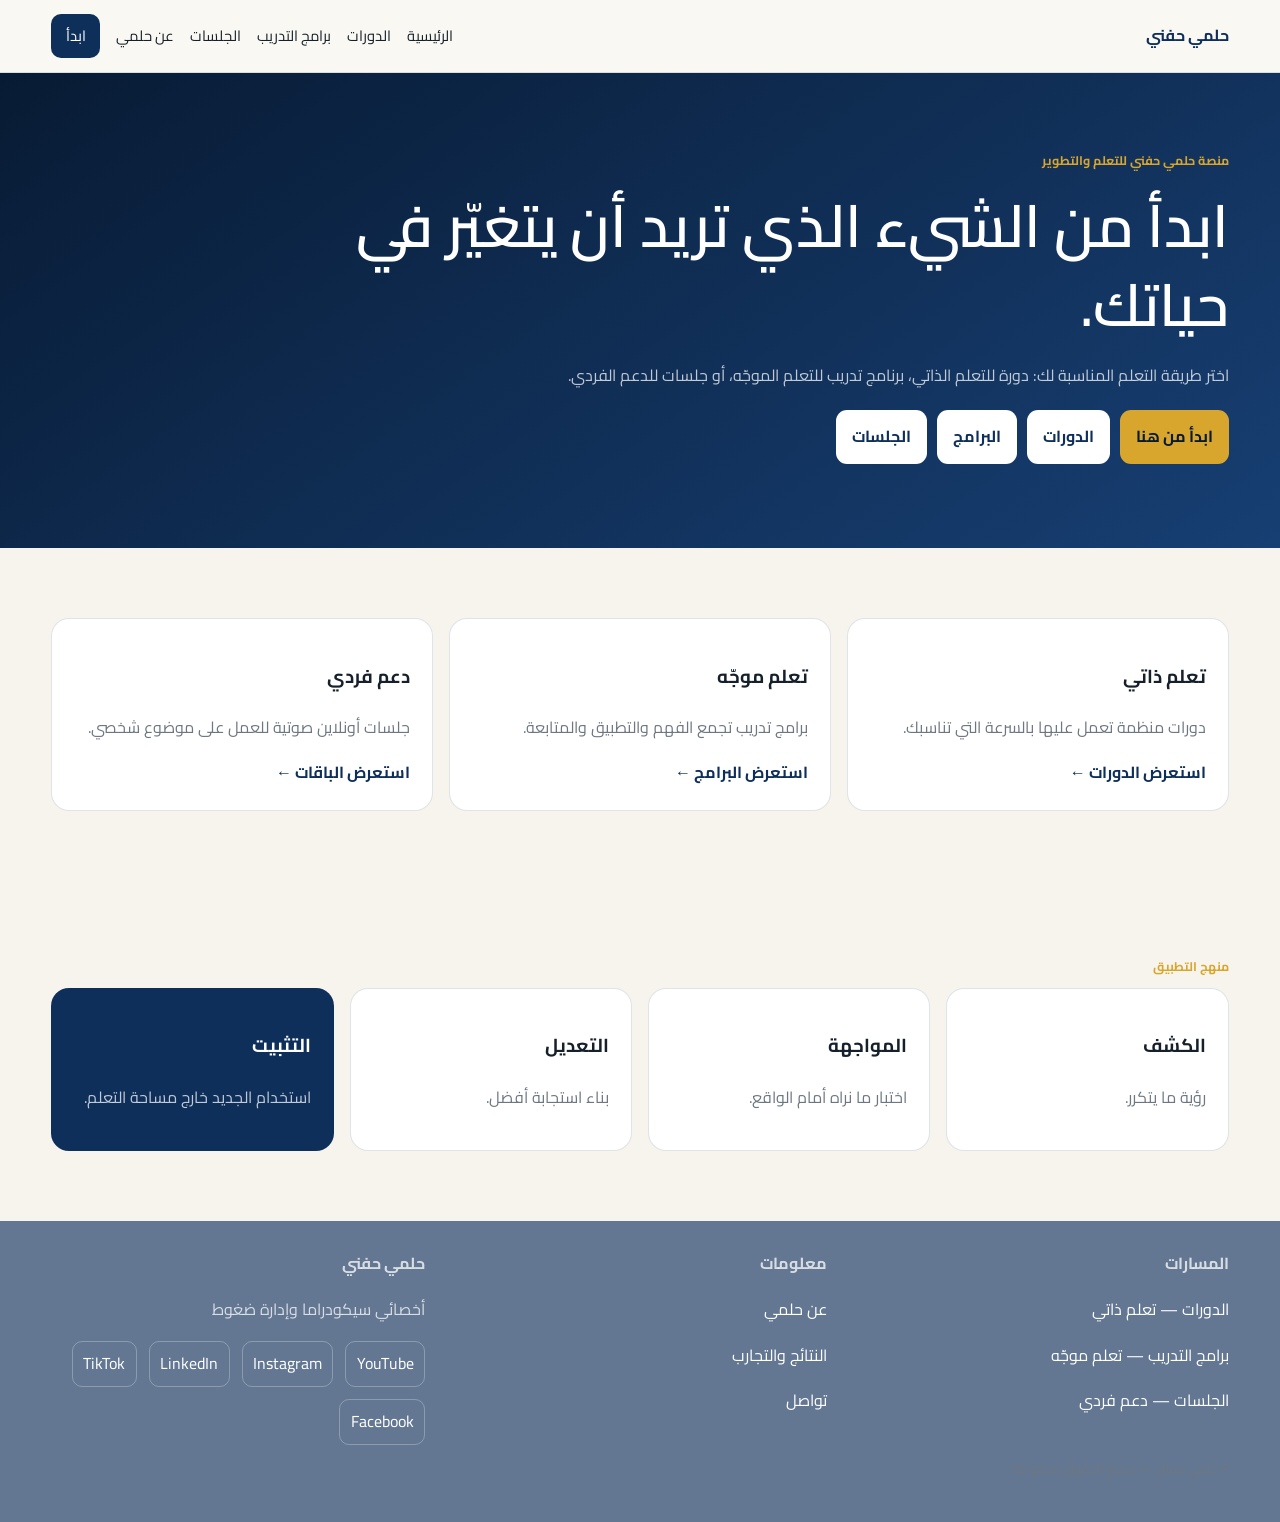
==== index.html @ 959bcf28 "Add files via upload" ====
<!doctype html><html lang="ar" dir="rtl"><head><meta charset="utf-8"><meta name="viewport" content="width=device-width,initial-scale=1"><meta name="description" content="منصة حلمي حفني للتعلم والتطوير"><title>حلمي حفني | التعلم والتطوير</title><link href="https://fonts.googleapis.com/css2?family=Cairo:wght@400;500;600;700&display=swap" rel="stylesheet"><link rel="stylesheet" href="/styles.css"></head><body><nav class="nav"><div class="container row"><a class="brand" href="/">حلمي حفني</a><div class="links"><a href="/">الرئيسية</a><a href="/courses/">الدورات</a><a href="/programs/">برامج التدريب</a><a href="/sessions/">الجلسات</a><a href="/about/">عن حلمي</a><a class="cta" href="/start/">ابدأ</a></div></div></nav><main><section class="hero"><div class="container"><span class="tag">منصة حلمي حفني للتعلم والتطوير</span><h1>ابدأ من الشيء الذي تريد أن يتغيّر في حياتك.</h1><p class="lead">اختر طريقة التعلم المناسبة لك: دورة للتعلم الذاتي، برنامج تدريب للتعلم الموجّه، أو جلسات للدعم الفردي.</p><div class="btns"><a class="btn primary" href="/start/">ابدأ من هنا</a><a class="btn secondary" href="/courses/">الدورات</a><a class="btn secondary" href="/programs/">البرامج</a><a class="btn secondary" href="/sessions/">الجلسات</a></div></div></section><section class="section"><div class="container"><div class="grid3"><div class="card"><h3>تعلم ذاتي</h3><p>دورات منظمة تعمل عليها بالسرعة التي تناسبك.</p><a href="/courses/">استعرض الدورات ←</a></div><div class="card"><h3>تعلم موجّه</h3><p>برامج تدريب تجمع الفهم والتطبيق والمتابعة.</p><a href="/programs/">استعرض البرامج ←</a></div><div class="card"><h3>دعم فردي</h3><p>جلسات أونلاين صوتية للعمل على موضوع شخصي.</p><a href="/sessions/">استعرض الباقات ←</a></div></div></div></section><section class="section method"><div class="container"><span class="tag">منهج التطبيق</span><div class="grid4"><div class="card"><h3>الكشف</h3><p>رؤية ما يتكرر.</p></div><div class="card"><h3>المواجهة</h3><p>اختبار ما نراه أمام الواقع.</p></div><div class="card"><h3>التعديل</h3><p>بناء استجابة أفضل.</p></div><div class="card"><h3>التثبيت</h3><p>استخدام الجديد خارج مساحة التعلم.</p></div></div></div></section></main><footer class="footer"><div class="container"><div class="footergrid"><div><strong>المسارات</strong><p><a href="/courses/">الدورات — تعلم ذاتي</a></p><p><a href="/programs/">برامج التدريب — تعلم موجّه</a></p><p><a href="/sessions/">الجلسات — دعم فردي</a></p></div><div><strong>معلومات</strong><p><a href="/about/">عن حلمي</a></p><p><a href="/results/">النتائج والتجارب</a></p><p><a href="/contact/">تواصل</a></p></div><div><strong>حلمي حفني</strong><p>أخصائي سيكودراما وإدارة ضغوط</p><div class="social"><a target="_blank" href="https://youtube.com/@helmy_hefny?si=np4R_1wTv1E9J7A9">YouTube</a><a target="_blank" href="https://www.instagram.com/helmyhefny?stkn=bG9yaWt6NHdmYXRm&utm_source=qr">Instagram</a><a target="_blank" href="https://www.linkedin.com/in/helmyhefny?utm_source=share_via&utm_content=profile&utm_medium=member_ios">LinkedIn</a><a target="_blank" href="https://www.tiktok.com/@helmy_hefny?_r=1&_t=ZS-99UYld85MIf">TikTok</a><a target="_blank" href="https://www.facebook.com/share/1GSP8rZ7Y6/?mibextid=wwXIfr">Facebook</a></div></div></div><p class="meta">© حلمي حفني — جميع الحقوق محفوظة</p></div></footer><script src="/app.js"></script></body></html>
---- styles.css ----
:root{--navy:#0f2f5b;--navy2:#173f73;--dark:#081b34;--gold:#d8a62d;--ivory:#f7f4ed;--text:#15202b;--muted:#6e7781;--line:rgba(15,47,91,.13);--white:#fff}
*{box-sizing:border-box}html{scroll-behavior:smooth}body{margin:0;font-family:'Cairo',sans-serif;background:var(--ivory);color:var(--text);line-height:1.85}.container{width:min(1180px,92%);margin:auto}.nav{position:sticky;top:0;z-index:50;background:rgba(250,248,242,.96);backdrop-filter:blur(10px);border-bottom:1px solid var(--line)}.nav .row{display:flex;align-items:center;justify-content:space-between;gap:20px;min-height:72px}.brand{font-weight:700;color:var(--navy);text-decoration:none}.links{display:flex;gap:16px;align-items:center;flex-wrap:wrap}.links a{color:var(--text);text-decoration:none;font-size:.92rem}.links .cta{background:var(--navy);color:white;padding:.55rem .9rem;border-radius:10px}.hero,.head,.sales{background:linear-gradient(145deg,var(--dark),var(--navy2));color:white}.hero{padding:72px 0 84px}.head,.sales{padding:64px 0}.hero h1,.head h1,.sales h1{font-size:clamp(2rem,4.6vw,4rem);line-height:1.35;font-weight:600;max-width:900px;margin:.25rem 0 1rem}.lead{max-width:780px;color:#ffffffbd}.tag{display:inline-block;color:var(--gold);font-size:.78rem;font-weight:700;margin-bottom:.6rem}.section{padding:70px 0}.grid2,.grid3,.grid4{display:grid;gap:16px}.grid2{grid-template-columns:repeat(2,1fr)}.grid3{grid-template-columns:repeat(3,1fr)}.grid4{grid-template-columns:repeat(4,1fr)}.card,.offer,.step,.note,.panel,.quote{background:white;border:1px solid var(--line);border-radius:18px;padding:22px}.card p,.offer p,.step p,.note,.panel p{color:var(--muted)}.offer{display:flex;flex-direction:column;min-height:290px}.offer h2{font-size:1.28rem}.offer a,.card a{margin-top:auto;text-decoration:none;font-weight:700;color:var(--navy)}.offer.live{background:linear-gradient(145deg,var(--navy),var(--navy2));color:white}.offer.live p,.offer.live a{color:#ffffffc2}.btns{display:flex;gap:10px;flex-wrap:wrap;margin-top:20px}.btn{display:inline-block;border-radius:11px;padding:.75rem 1rem;text-decoration:none;font-weight:700}.btn.primary{background:var(--gold);color:var(--dark)}.btn.secondary{background:white;color:var(--navy)}.method .card:last-child{background:var(--navy);color:white}.method .card:last-child p{color:#ffffffbd}.salesgrid{display:grid;grid-template-columns:1.25fr .75fr;gap:30px}.salesbox{background:white;color:var(--text);border-radius:18px;padding:22px}.salesbox ul{padding-right:18px;color:var(--muted)}.footer{background:#637792;color:#ffffffc0;padding:28px 0}.footer a{color:#fff;text-decoration:none}.footergrid{display:grid;grid-template-columns:repeat(3,1fr);gap:28px}.social{display:flex;gap:12px;flex-wrap:wrap;margin-top:12px}.social a{border:1px solid #ffffff44;border-radius:10px;padding:.45rem .65rem}.back{padding:12px 0}.back a{text-decoration:none;color:var(--navy);font-weight:600}.meta{font-size:.8rem;color:var(--muted)}.form{display:grid;gap:12px}.form input,.form textarea,.form select{font:inherit;padding:.85rem 1rem;border-radius:11px;border:1px solid var(--line);background:#fff}.form button{font:inherit;border:0;background:var(--navy);color:white;padding:.85rem 1rem;border-radius:11px;font-weight:700;cursor:pointer}.form-status{font-size:.85rem;color:var(--muted)}
@media(max-width:900px){.grid3,.grid4,.salesgrid{grid-template-columns:1fr 1fr}.grid2{grid-template-columns:1fr}.links{gap:10px}.nav .row{align-items:flex-start;padding:14px 0;flex-direction:column}.footergrid{grid-template-columns:1fr 1fr}}
@media(max-width:600px){.grid3,.grid4,.salesgrid,.footergrid{grid-template-columns:1fr}.section{padding:50px 0}.hero,.head,.sales{padding:48px 0}.hero h1,.head h1,.sales h1{font-size:2.1rem}.links a{font-size:.84rem}}
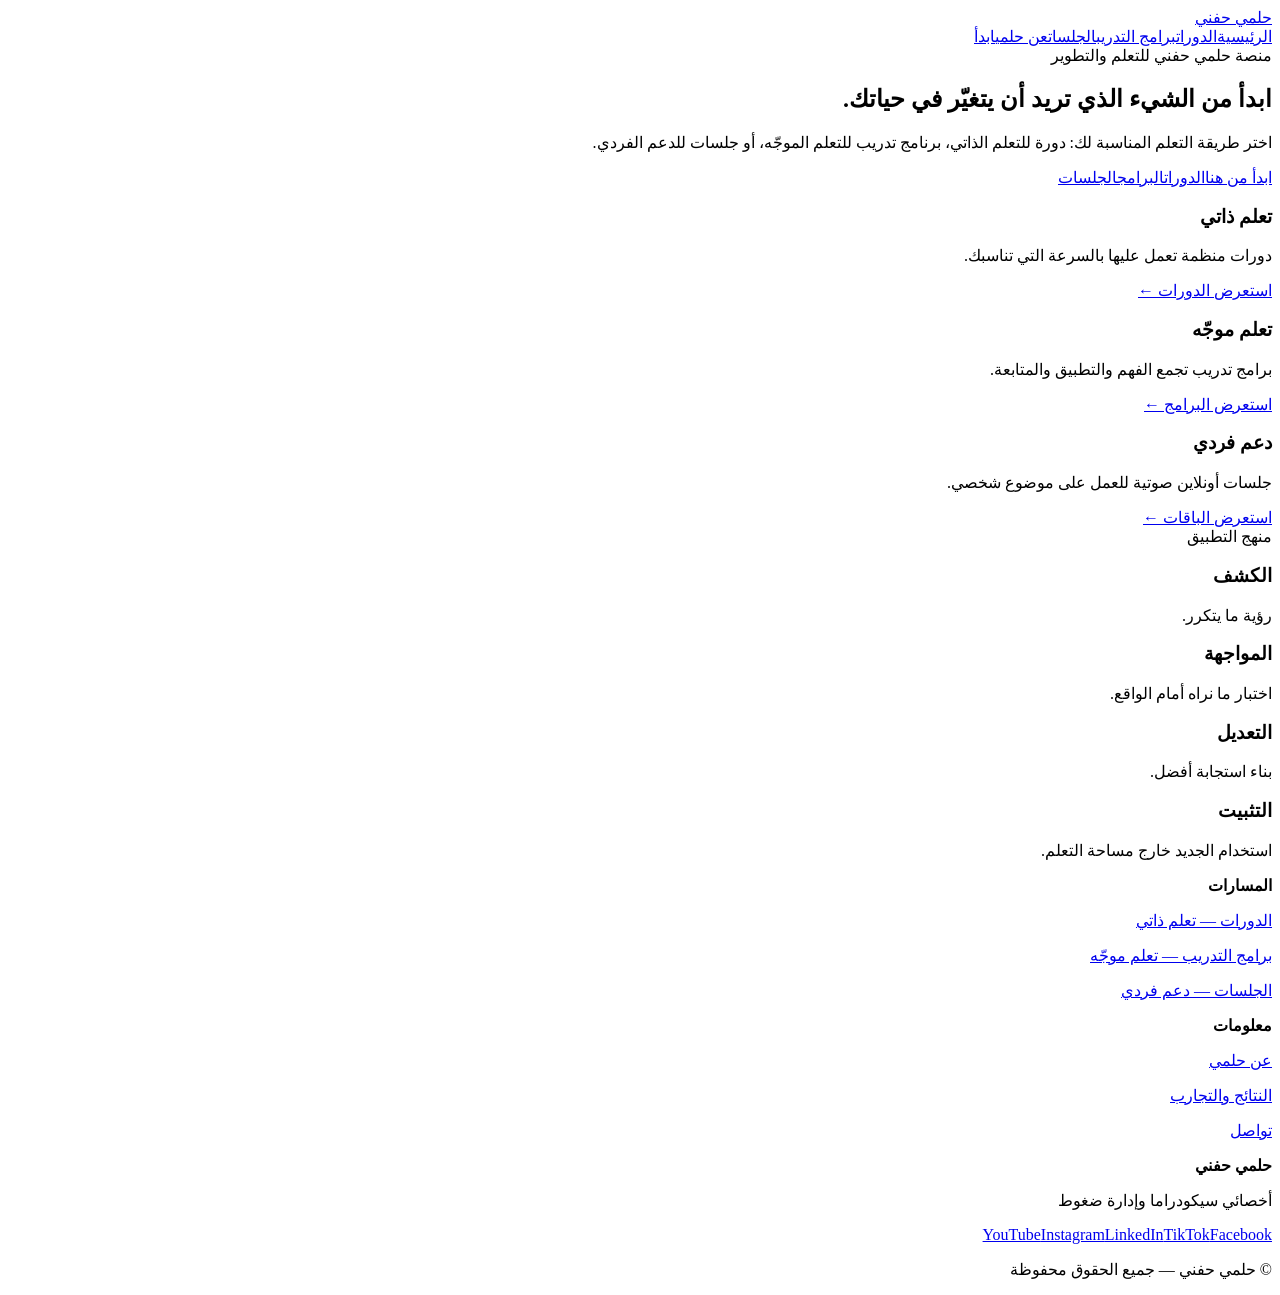
==== commit ca89551d: "Add files via upload" ====
--- a/index.html
+++ b/index.html
@@ -1 +1 @@
-<!doctype html><html lang="ar" dir="rtl"><head><meta charset="utf-8"><meta name="viewport" content="width=device-width,initial-scale=1"><meta name="description" content="منصة حلمي حفني للتعلم والتطوير"><title>حلمي حفني | التعلم والتطوير</title><link href="https://fonts.googleapis.com/css2?family=Cairo:wght@400;500;600;700&display=swap" rel="stylesheet"><link rel="stylesheet" href="/styles.css"></head><body><nav class="nav"><div class="container row"><a class="brand" href="/">حلمي حفني</a><div class="links"><a href="/">الرئيسية</a><a href="/courses/">الدورات</a><a href="/programs/">برامج التدريب</a><a href="/sessions/">الجلسات</a><a href="/about/">عن حلمي</a><a class="cta" href="/start/">ابدأ</a></div></div></nav><main><section class="hero"><div class="container"><span class="tag">منصة حلمي حفني للتعلم والتطوير</span><h1>ابدأ من الشيء الذي تريد أن يتغيّر في حياتك.</h1><p class="lead">اختر طريقة التعلم المناسبة لك: دورة للتعلم الذاتي، برنامج تدريب للتعلم الموجّه، أو جلسات للدعم الفردي.</p><div class="btns"><a class="btn primary" href="/start/">ابدأ من هنا</a><a class="btn secondary" href="/courses/">الدورات</a><a class="btn secondary" href="/programs/">البرامج</a><a class="btn secondary" href="/sessions/">الجلسات</a></div></div></section><section class="section"><div class="container"><div class="grid3"><div class="card"><h3>تعلم ذاتي</h3><p>دورات منظمة تعمل عليها بالسرعة التي تناسبك.</p><a href="/courses/">استعرض الدورات ←</a></div><div class="card"><h3>تعلم موجّه</h3><p>برامج تدريب تجمع الفهم والتطبيق والمتابعة.</p><a href="/programs/">استعرض البرامج ←</a></div><div class="card"><h3>دعم فردي</h3><p>جلسات أونلاين صوتية للعمل على موضوع شخصي.</p><a href="/sessions/">استعرض الباقات ←</a></div></div></div></section><section class="section method"><div class="container"><span class="tag">منهج التطبيق</span><div class="grid4"><div class="card"><h3>الكشف</h3><p>رؤية ما يتكرر.</p></div><div class="card"><h3>المواجهة</h3><p>اختبار ما نراه أمام الواقع.</p></div><div class="card"><h3>التعديل</h3><p>بناء استجابة أفضل.</p></div><div class="card"><h3>التثبيت</h3><p>استخدام الجديد خارج مساحة التعلم.</p></div></div></div></section></main><footer class="footer"><div class="container"><div class="footergrid"><div><strong>المسارات</strong><p><a href="/courses/">الدورات — تعلم ذاتي</a></p><p><a href="/programs/">برامج التدريب — تعلم موجّه</a></p><p><a href="/sessions/">الجلسات — دعم فردي</a></p></div><div><strong>معلومات</strong><p><a href="/about/">عن حلمي</a></p><p><a href="/results/">النتائج والتجارب</a></p><p><a href="/contact/">تواصل</a></p></div><div><strong>حلمي حفني</strong><p>أخصائي سيكودراما وإدارة ضغوط</p><div class="social"><a target="_blank" href="https://youtube.com/@helmy_hefny?si=np4R_1wTv1E9J7A9">YouTube</a><a target="_blank" href="https://www.instagram.com/helmyhefny?stkn=bG9yaWt6NHdmYXRm&utm_source=qr">Instagram</a><a target="_blank" href="https://www.linkedin.com/in/helmyhefny?utm_source=share_via&utm_content=profile&utm_medium=member_ios">LinkedIn</a><a target="_blank" href="https://www.tiktok.com/@helmy_hefny?_r=1&_t=ZS-99UYld85MIf">TikTok</a><a target="_blank" href="https://www.facebook.com/share/1GSP8rZ7Y6/?mibextid=wwXIfr">Facebook</a></div></div></div><p class="meta">© حلمي حفني — جميع الحقوق محفوظة</p></div></footer><script src="/app.js"></script></body></html>+<!doctype html><html lang="ar" dir="rtl"><head><meta charset="utf-8"><meta name="viewport" content="width=device-width,initial-scale=1"><meta name="description" content="منصة حلمي حفني للتعلم والتطوير"><title>حلمي حفني | التعلم والتطوير</title><link href="https://fonts.googleapis.com/css2?family=Cairo:wght@400;500;600;700&display=swap" rel="stylesheet"><link rel="stylesheet" href="/helmy-website/styles.css"></head><body><nav class="nav"><div class="container row"><a class="brand" href="/helmy-website/">حلمي حفني</a><div class="links"><a href="/helmy-website/">الرئيسية</a><a href="/helmy-website/courses/">الدورات</a><a href="/helmy-website/programs/">برامج التدريب</a><a href="/helmy-website/sessions/">الجلسات</a><a href="/helmy-website/about/">عن حلمي</a><a class="cta" href="/helmy-website/start/">ابدأ</a></div></div></nav><main><section class="hero"><div class="container"><span class="tag">منصة حلمي حفني للتعلم والتطوير</span><h1>ابدأ من الشيء الذي تريد أن يتغيّر في حياتك.</h1><p class="lead">اختر طريقة التعلم المناسبة لك: دورة للتعلم الذاتي، برنامج تدريب للتعلم الموجّه، أو جلسات للدعم الفردي.</p><div class="btns"><a class="btn primary" href="/helmy-website/start/">ابدأ من هنا</a><a class="btn secondary" href="/helmy-website/courses/">الدورات</a><a class="btn secondary" href="/helmy-website/programs/">البرامج</a><a class="btn secondary" href="/helmy-website/sessions/">الجلسات</a></div></div></section><section class="section"><div class="container"><div class="grid3"><div class="card"><h3>تعلم ذاتي</h3><p>دورات منظمة تعمل عليها بالسرعة التي تناسبك.</p><a href="/helmy-website/courses/">استعرض الدورات ←</a></div><div class="card"><h3>تعلم موجّه</h3><p>برامج تدريب تجمع الفهم والتطبيق والمتابعة.</p><a href="/helmy-website/programs/">استعرض البرامج ←</a></div><div class="card"><h3>دعم فردي</h3><p>جلسات أونلاين صوتية للعمل على موضوع شخصي.</p><a href="/helmy-website/sessions/">استعرض الباقات ←</a></div></div></div></section><section class="section method"><div class="container"><span class="tag">منهج التطبيق</span><div class="grid4"><div class="card"><h3>الكشف</h3><p>رؤية ما يتكرر.</p></div><div class="card"><h3>المواجهة</h3><p>اختبار ما نراه أمام الواقع.</p></div><div class="card"><h3>التعديل</h3><p>بناء استجابة أفضل.</p></div><div class="card"><h3>التثبيت</h3><p>استخدام الجديد خارج مساحة التعلم.</p></div></div></div></section></main><footer class="footer"><div class="container"><div class="footergrid"><div><strong>المسارات</strong><p><a href="/helmy-website/courses/">الدورات — تعلم ذاتي</a></p><p><a href="/helmy-website/programs/">برامج التدريب — تعلم موجّه</a></p><p><a href="/helmy-website/sessions/">الجلسات — دعم فردي</a></p></div><div><strong>معلومات</strong><p><a href="/helmy-website/about/">عن حلمي</a></p><p><a href="/helmy-website/results/">النتائج والتجارب</a></p><p><a href="/helmy-website/contact/">تواصل</a></p></div><div><strong>حلمي حفني</strong><p>أخصائي سيكودراما وإدارة ضغوط</p><div class="social"><a target="_blank" href="https://youtube.com/@helmy_hefny?si=np4R_1wTv1E9J7A9">YouTube</a><a target="_blank" href="https://www.instagram.com/helmyhefny?stkn=bG9yaWt6NHdmYXRm&utm_source=qr">Instagram</a><a target="_blank" href="https://www.linkedin.com/in/helmyhefny?utm_source=share_via&utm_content=profile&utm_medium=member_ios">LinkedIn</a><a target="_blank" href="https://www.tiktok.com/@helmy_hefny?_r=1&_t=ZS-99UYld85MIf">TikTok</a><a target="_blank" href="https://www.facebook.com/share/1GSP8rZ7Y6/?mibextid=wwXIfr">Facebook</a></div></div></div><p class="meta">© حلمي حفني — جميع الحقوق محفوظة</p></div></footer><script src="/helmy-website/app.js"></script></body></html>
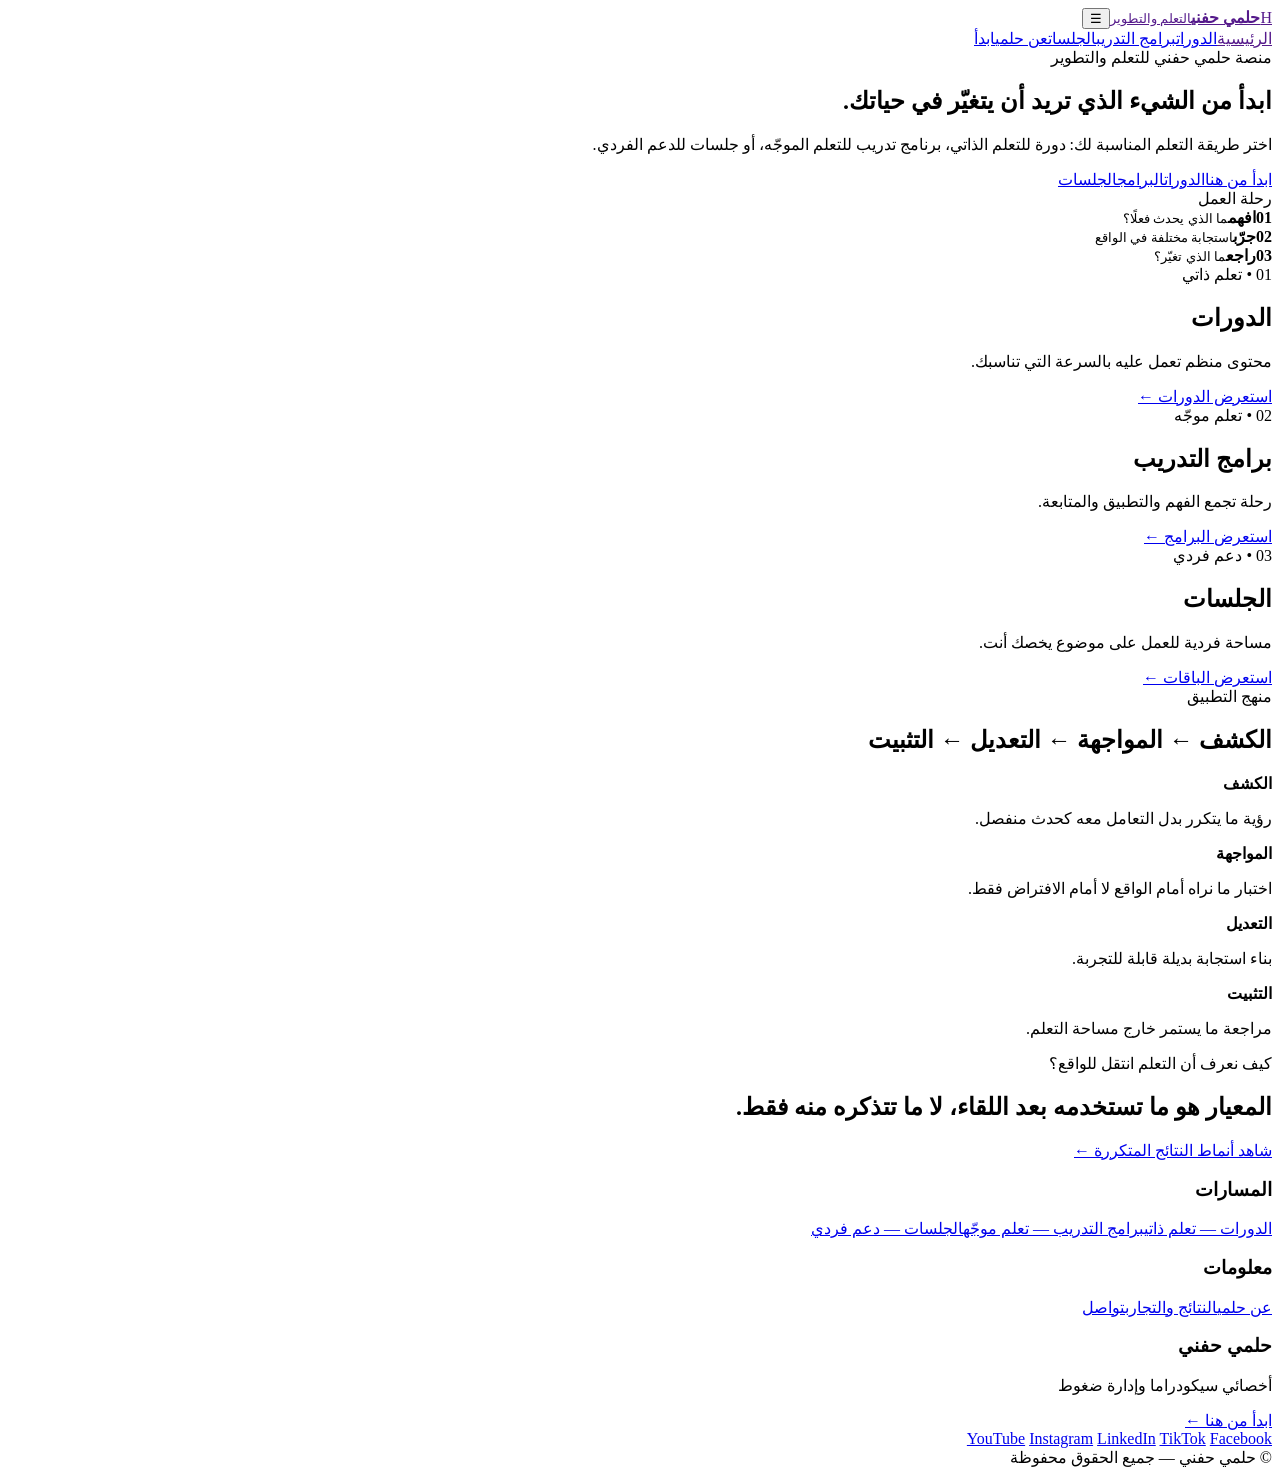
==== commit 9c4edcf9: "Add files via upload" ====
--- a/index.html
+++ b/index.html
@@ -1 +1,13 @@
-<!doctype html><html lang="ar" dir="rtl"><head><meta charset="utf-8"><meta name="viewport" content="width=device-width,initial-scale=1"><meta name="description" content="منصة حلمي حفني للتعلم والتطوير"><title>حلمي حفني | التعلم والتطوير</title><link href="https://fonts.googleapis.com/css2?family=Cairo:wght@400;500;600;700&display=swap" rel="stylesheet"><link rel="stylesheet" href="/helmy-website/styles.css"></head><body><nav class="nav"><div class="container row"><a class="brand" href="/helmy-website/">حلمي حفني</a><div class="links"><a href="/helmy-website/">الرئيسية</a><a href="/helmy-website/courses/">الدورات</a><a href="/helmy-website/programs/">برامج التدريب</a><a href="/helmy-website/sessions/">الجلسات</a><a href="/helmy-website/about/">عن حلمي</a><a class="cta" href="/helmy-website/start/">ابدأ</a></div></div></nav><main><section class="hero"><div class="container"><span class="tag">منصة حلمي حفني للتعلم والتطوير</span><h1>ابدأ من الشيء الذي تريد أن يتغيّر في حياتك.</h1><p class="lead">اختر طريقة التعلم المناسبة لك: دورة للتعلم الذاتي، برنامج تدريب للتعلم الموجّه، أو جلسات للدعم الفردي.</p><div class="btns"><a class="btn primary" href="/helmy-website/start/">ابدأ من هنا</a><a class="btn secondary" href="/helmy-website/courses/">الدورات</a><a class="btn secondary" href="/helmy-website/programs/">البرامج</a><a class="btn secondary" href="/helmy-website/sessions/">الجلسات</a></div></div></section><section class="section"><div class="container"><div class="grid3"><div class="card"><h3>تعلم ذاتي</h3><p>دورات منظمة تعمل عليها بالسرعة التي تناسبك.</p><a href="/helmy-website/courses/">استعرض الدورات ←</a></div><div class="card"><h3>تعلم موجّه</h3><p>برامج تدريب تجمع الفهم والتطبيق والمتابعة.</p><a href="/helmy-website/programs/">استعرض البرامج ←</a></div><div class="card"><h3>دعم فردي</h3><p>جلسات أونلاين صوتية للعمل على موضوع شخصي.</p><a href="/helmy-website/sessions/">استعرض الباقات ←</a></div></div></div></section><section class="section method"><div class="container"><span class="tag">منهج التطبيق</span><div class="grid4"><div class="card"><h3>الكشف</h3><p>رؤية ما يتكرر.</p></div><div class="card"><h3>المواجهة</h3><p>اختبار ما نراه أمام الواقع.</p></div><div class="card"><h3>التعديل</h3><p>بناء استجابة أفضل.</p></div><div class="card"><h3>التثبيت</h3><p>استخدام الجديد خارج مساحة التعلم.</p></div></div></div></section></main><footer class="footer"><div class="container"><div class="footergrid"><div><strong>المسارات</strong><p><a href="/helmy-website/courses/">الدورات — تعلم ذاتي</a></p><p><a href="/helmy-website/programs/">برامج التدريب — تعلم موجّه</a></p><p><a href="/helmy-website/sessions/">الجلسات — دعم فردي</a></p></div><div><strong>معلومات</strong><p><a href="/helmy-website/about/">عن حلمي</a></p><p><a href="/helmy-website/results/">النتائج والتجارب</a></p><p><a href="/helmy-website/contact/">تواصل</a></p></div><div><strong>حلمي حفني</strong><p>أخصائي سيكودراما وإدارة ضغوط</p><div class="social"><a target="_blank" href="https://youtube.com/@helmy_hefny?si=np4R_1wTv1E9J7A9">YouTube</a><a target="_blank" href="https://www.instagram.com/helmyhefny?stkn=bG9yaWt6NHdmYXRm&utm_source=qr">Instagram</a><a target="_blank" href="https://www.linkedin.com/in/helmyhefny?utm_source=share_via&utm_content=profile&utm_medium=member_ios">LinkedIn</a><a target="_blank" href="https://www.tiktok.com/@helmy_hefny?_r=1&_t=ZS-99UYld85MIf">TikTok</a><a target="_blank" href="https://www.facebook.com/share/1GSP8rZ7Y6/?mibextid=wwXIfr">Facebook</a></div></div></div><p class="meta">© حلمي حفني — جميع الحقوق محفوظة</p></div></footer><script src="/helmy-website/app.js"></script></body></html>+<!doctype html>
+<html lang="ar" dir="rtl"><head><meta charset="utf-8"><meta name="viewport" content="width=device-width,initial-scale=1"><meta name="description" content="منصة حلمي حفني للدورات وبرامج التدريب والجلسات الفردية."><meta name="theme-color" content="#0d2d57"><title>التعلم والتطوير | حلمي حفني</title><base href="/helmy-website/"><link rel="preconnect" href="https://fonts.googleapis.com"><link rel="preconnect" href="https://fonts.gstatic.com" crossorigin><link href="https://fonts.googleapis.com/css2?family=Cairo:wght@400;500;600;700&display=swap" rel="stylesheet"><link rel="stylesheet" href="styles.css"></head>
+<body><header class="site-header"><div class="container nav-wrap"><a class="brand" href=""><span class="brand-mark">H</span><span><strong>حلمي حفني</strong><small>التعلم والتطوير</small></span></a><button class="menu-btn" type="button" aria-label="فتح القائمة" aria-expanded="false">☰</button><nav class="nav-links"><a class="nav-link active" href="">الرئيسية</a><a class="nav-link " href="courses/">الدورات</a><a class="nav-link " href="programs/">برامج التدريب</a><a class="nav-link " href="sessions/">الجلسات</a><a class="nav-link " href="about/">عن حلمي</a><a class="nav-link start-link " href="start/">ابدأ</a></nav></div></header>
+<main><section class="hero"><div class="container hero-grid"><div><span class="eyebrow">منصة حلمي حفني للتعلم والتطوير</span><h1>ابدأ من الشيء الذي تريد أن يتغيّر في حياتك.</h1><p class="lead">اختر طريقة التعلم المناسبة لك: دورة للتعلم الذاتي، برنامج تدريب للتعلم الموجّه، أو جلسات للدعم الفردي.</p><div class="actions"><a class="btn primary" href="start/">ابدأ من هنا</a><a class="btn ghost" href="courses/">الدورات</a><a class="btn ghost" href="programs/">البرامج</a><a class="btn ghost" href="sessions/">الجلسات</a></div></div><div class="journey-card"><span>رحلة العمل</span><div class="journey-step"><b>01</b><strong>افهم</strong><small>ما الذي يحدث فعلًا؟</small></div><div class="journey-step"><b>02</b><strong>جرّب</strong><small>استجابة مختلفة في الواقع</small></div><div class="journey-step"><b>03</b><strong>راجع</strong><small>ما الذي تغيّر؟</small></div></div></div></section><section class="section lift"><div class="container"><div class="path-grid"><article class="path-card"><span>01 • تعلم ذاتي</span><h2>الدورات</h2><p>محتوى منظم تعمل عليه بالسرعة التي تناسبك.</p><a href="courses/">استعرض الدورات ←</a></article><article class="path-card featured"><span>02 • تعلم موجّه</span><h2>برامج التدريب</h2><p>رحلة تجمع الفهم والتطبيق والمتابعة.</p><a href="programs/">استعرض البرامج ←</a></article><article class="path-card"><span>03 • دعم فردي</span><h2>الجلسات</h2><p>مساحة فردية للعمل على موضوع يخصك أنت.</p><a href="sessions/">استعرض الباقات ←</a></article></div></div></section>
+<section class="section"><div class="container"><span class="eyebrow dark">منهج التطبيق</span><h2 class="section-title">الكشف ← المواجهة ← التعديل ← التثبيت</h2><div class="method-grid"><div><b>الكشف</b><p>رؤية ما يتكرر بدل التعامل معه كحدث منفصل.</p></div><div><b>المواجهة</b><p>اختبار ما نراه أمام الواقع لا أمام الافتراض فقط.</p></div><div><b>التعديل</b><p>بناء استجابة بديلة قابلة للتجربة.</p></div><div class="accent"><b>التثبيت</b><p>مراجعة ما يستمر خارج مساحة التعلم.</p></div></div></div></section>
+<section class="section soft"><div class="container trust-band"><div><span class="eyebrow dark">كيف نعرف أن التعلم انتقل للواقع؟</span><h2>المعيار هو ما تستخدمه بعد اللقاء، لا ما تتذكره منه فقط.</h2></div><a class="text-link" href="results/">شاهد أنماط النتائج المتكررة ←</a></div></section></main>
+<footer class="site-footer"><div class="container"><div class="footer-grid"><div><h3>المسارات</h3><a href="courses/">الدورات — تعلم ذاتي</a><a href="programs/">برامج التدريب — تعلم موجّه</a><a href="sessions/">الجلسات — دعم فردي</a></div><div><h3>معلومات</h3><a href="about/">عن حلمي</a><a href="results/">النتائج والتجارب</a><a href="contact/">تواصل</a></div><div><h3>حلمي حفني</h3><p>أخصائي سيكودراما وإدارة ضغوط</p><a class="footer-start" href="start/">ابدأ من هنا ←</a></div></div><div class="social-links">
+<a href="https://youtube.com/@helmy_hefny?si=np4R_1wTv1E9J7A9" target="_blank" rel="noopener">YouTube</a>
+<a href="https://www.instagram.com/helmyhefny?stkn=bG9yaWt6NHdmYXRm&utm_source=qr" target="_blank" rel="noopener">Instagram</a>
+<a href="https://www.linkedin.com/in/helmyhefny?utm_source=share_via&utm_content=profile&utm_medium=member_ios" target="_blank" rel="noopener">LinkedIn</a>
+<a href="https://www.tiktok.com/@helmy_hefny?_r=1&_t=ZS-99UYld85MIf" target="_blank" rel="noopener">TikTok</a>
+<a href="https://www.facebook.com/share/1GSP8rZ7Y6/?mibextid=wwXIfr" target="_blank" rel="noopener">Facebook</a>
+</div><div class="footer-bottom">© حلمي حفني — جميع الحقوق محفوظة</div></div></footer><script src="app.js"></script></body></html>
--- a/styles.css
+++ b/styles.css
@@ -0,0 +1,5 @@
+
+:root{--navy:#0d2d57;--navy2:#174373;--deep:#071a33;--gold:#dcae42;--ivory:#f7f4ed;--paper:#fffdfa;--text:#18212b;--muted:#68727e;--line:rgba(13,45,87,.13);--shadow:0 18px 45px rgba(13,45,87,.10)}
+*{box-sizing:border-box}html{scroll-behavior:smooth}body{margin:0;font-family:'Cairo',sans-serif;background:var(--ivory);color:var(--text);line-height:1.85}.container{width:min(1180px,92%);margin:auto}a{color:inherit}.site-header{position:sticky;top:0;z-index:100;background:rgba(250,248,243,.96);backdrop-filter:blur(14px);border-bottom:1px solid var(--line)}.nav-wrap{min-height:72px;display:flex;align-items:center;justify-content:space-between;gap:24px}.brand{display:flex;align-items:center;gap:10px;text-decoration:none;color:var(--navy)}.brand-mark{display:grid;place-items:center;width:38px;height:38px;border-radius:12px;background:var(--navy);color:#fff;font-weight:700}.brand strong,.brand small{display:block}.brand small{font-size:.68rem;color:var(--muted);margin-top:-3px}.nav-links{display:flex;align-items:center;gap:6px}.nav-link{text-decoration:none;font-size:.86rem;font-weight:600;padding:.55rem .7rem;border-radius:9px}.nav-link:hover,.nav-link.active{color:var(--navy);background:#fff}.start-link{background:var(--navy)!important;color:#fff!important;padding:.62rem .95rem}.menu-btn{display:none;border:1px solid var(--line);background:#fff;border-radius:10px;padding:.5rem .7rem;font-size:1rem}.hero,.page-head,.sales{background:linear-gradient(145deg,var(--deep),var(--navy2));color:#fff}.hero{padding:62px 0 78px}.page-head{padding:58px 0}.sales{padding:60px 0}.hero-grid,.sales-grid{display:grid;grid-template-columns:1.25fr .75fr;gap:34px;align-items:center}.eyebrow{display:inline-block;color:var(--gold);font-size:.74rem;font-weight:700;letter-spacing:.02em;margin-bottom:.8rem}.eyebrow.dark{color:#a87816}.hero h1,.page-head h1,.sales h1{font-size:clamp(2rem,4.2vw,3.65rem);line-height:1.35;font-weight:600;max-width:950px;margin:.1rem 0 1rem}.lead{font-size:1rem;color:#ffffffbc;max-width:820px}.actions{display:flex;gap:10px;flex-wrap:wrap;margin-top:22px}.btn{display:inline-block;text-decoration:none;border-radius:11px;padding:.72rem 1rem;font-weight:700;font-size:.9rem}.btn.primary{background:var(--gold);color:var(--deep)}.btn.ghost{background:#fff;color:var(--navy)}.btn.full{width:100%;text-align:center}.journey-card{background:#fff;color:var(--text);border-radius:22px;padding:18px;box-shadow:var(--shadow)}.journey-card>span{display:block;color:var(--muted);font-size:.72rem;margin-bottom:8px}.journey-step{display:grid;grid-template-columns:34px 1fr;gap:0 10px;padding:12px;border-radius:14px}.journey-step:not(:last-child){border-bottom:1px solid var(--line)}.journey-step b{grid-row:1/3;color:var(--gold);font-size:.76rem}.journey-step strong{font-size:.95rem}.journey-step small{color:var(--muted)}.section{padding:70px 0}.section.soft{background:#f0ede5}.section.lift{margin-top:-26px;position:relative}.section-title{font-size:clamp(1.6rem,2.6vw,2.5rem);font-weight:600;margin:.2rem 0 1.5rem}.path-grid,.product-grid,.outcome-grid{display:grid;grid-template-columns:repeat(3,1fr);gap:16px}.path-card,.product-card,.info-card,.contact-card,.step-card{background:var(--paper);border:1px solid var(--line);border-radius:18px;padding:22px}.path-card{min-height:260px;display:flex;flex-direction:column;box-shadow:0 10px 30px rgba(13,45,87,.06)}.path-card>span,.product-card>span{font-size:.7rem;color:#9b7119;font-weight:700}.path-card h2,.product-card h2{font-size:1.35rem;margin:.9rem 0 .4rem}.path-card p,.product-card p,.info-card p,.step-card p{color:var(--muted)}.path-card a,.product-card a,.text-link{margin-top:auto;text-decoration:none;font-weight:700;color:var(--navy)}.path-card.featured,.product-card.featured{background:linear-gradient(145deg,var(--navy),var(--navy2));color:#fff}.path-card.featured p,.product-card.featured p,.path-card.featured a,.product-card.featured a{color:#ffffffc5}.method-grid{display:grid;grid-template-columns:repeat(4,1fr);gap:12px}.method-grid.three{grid-template-columns:repeat(3,1fr)}.method-grid>div,.outcome-grid>div,.outcome-grid>article{background:#fff;border:1px solid var(--line);border-radius:16px;padding:20px}.method-grid b,.outcome-grid b{font-size:1.05rem}.method-grid p,.outcome-grid p{color:var(--muted);margin-bottom:0}.method-grid .accent{background:var(--navy);color:#fff}.method-grid .accent p{color:#ffffffbd}.trust-band{display:flex;align-items:center;justify-content:space-between;gap:28px}.trust-band h2{font-size:1.65rem;max-width:760px}.two-grid{display:grid;grid-template-columns:1fr 1fr;gap:18px}.boundary{border-inline-start:4px solid var(--gold)}.note{margin-top:18px;background:#fff;border:1px solid var(--line);border-radius:14px;padding:14px 16px;color:var(--muted);font-size:.84rem}.product-card{display:flex;flex-direction:column;min-height:300px}.sales-box{background:#fff;color:var(--text);border-radius:20px;padding:22px}.sales-box h2{font-size:1.25rem}.sales-box ul{padding-right:18px;color:var(--muted)}.chips{display:flex;gap:8px;flex-wrap:wrap;margin-top:18px}.chip{background:#ffffff12;border:1px solid #ffffff36;border-radius:99px;padding:.45rem .75rem;font-size:.78rem}.step-grid{display:grid;grid-template-columns:repeat(3,1fr);gap:14px}.step-card b{color:var(--gold);font-size:.75rem}.step-card h3{font-size:1.05rem;margin:.6rem 0}.decision-card{margin-top:26px;background:#fff;border:1px solid var(--line);border-radius:18px;padding:22px;display:flex;align-items:center;justify-content:space-between;gap:28px}.contact-card{max-width:820px;margin:auto}.social-links{display:flex;gap:10px;flex-wrap:wrap;margin-top:14px}.social-links a{padding:.5rem .7rem;border:1px solid var(--line);border-radius:10px;text-decoration:none;background:#fff;color:var(--navy);font-size:.82rem;font-weight:600}.site-footer{background:#61748d;color:#ffffffc5;padding:34px 0 20px}.footer-grid{display:grid;grid-template-columns:repeat(3,1fr);gap:30px}.footer-grid h3{font-size:1rem;color:#fff}.footer-grid a{display:block;text-decoration:none;margin:.45rem 0;font-size:.84rem}.footer-start{font-weight:700}.site-footer .social-links a{background:transparent;color:#fff;border-color:#ffffff3b}.footer-bottom{margin-top:24px;padding-top:16px;border-top:1px solid #ffffff26;font-size:.75rem}.site-footer p{margin:.4rem 0}.site-footer .social-links{margin-top:22px}
+@media(max-width:900px){.hero-grid,.sales-grid,.path-grid,.product-grid,.method-grid,.method-grid.three,.outcome-grid,.step-grid{grid-template-columns:1fr 1fr}.two-grid{grid-template-columns:1fr}.footer-grid{grid-template-columns:1fr 1fr}.menu-btn{display:block}.nav-links{display:none;position:absolute;top:72px;right:4%;left:4%;background:#fff;border:1px solid var(--line);border-radius:14px;padding:12px;box-shadow:var(--shadow);flex-direction:column;align-items:stretch}.nav-links.open{display:flex}.nav-link{text-align:right}.trust-band,.decision-card{align-items:flex-start;flex-direction:column}}
+@media(max-width:600px){.hero-grid,.sales-grid,.path-grid,.product-grid,.method-grid,.method-grid.three,.outcome-grid,.step-grid,.footer-grid{grid-template-columns:1fr}.hero,.page-head,.sales{padding:46px 0}.section{padding:50px 0}.section.lift{margin-top:-14px}.hero h1,.page-head h1,.sales h1{font-size:2rem}.nav-wrap{min-height:64px}.nav-links{top:64px}.journey-card{margin-top:8px}.path-card,.product-card{min-height:0}.social-links{gap:7px}}
